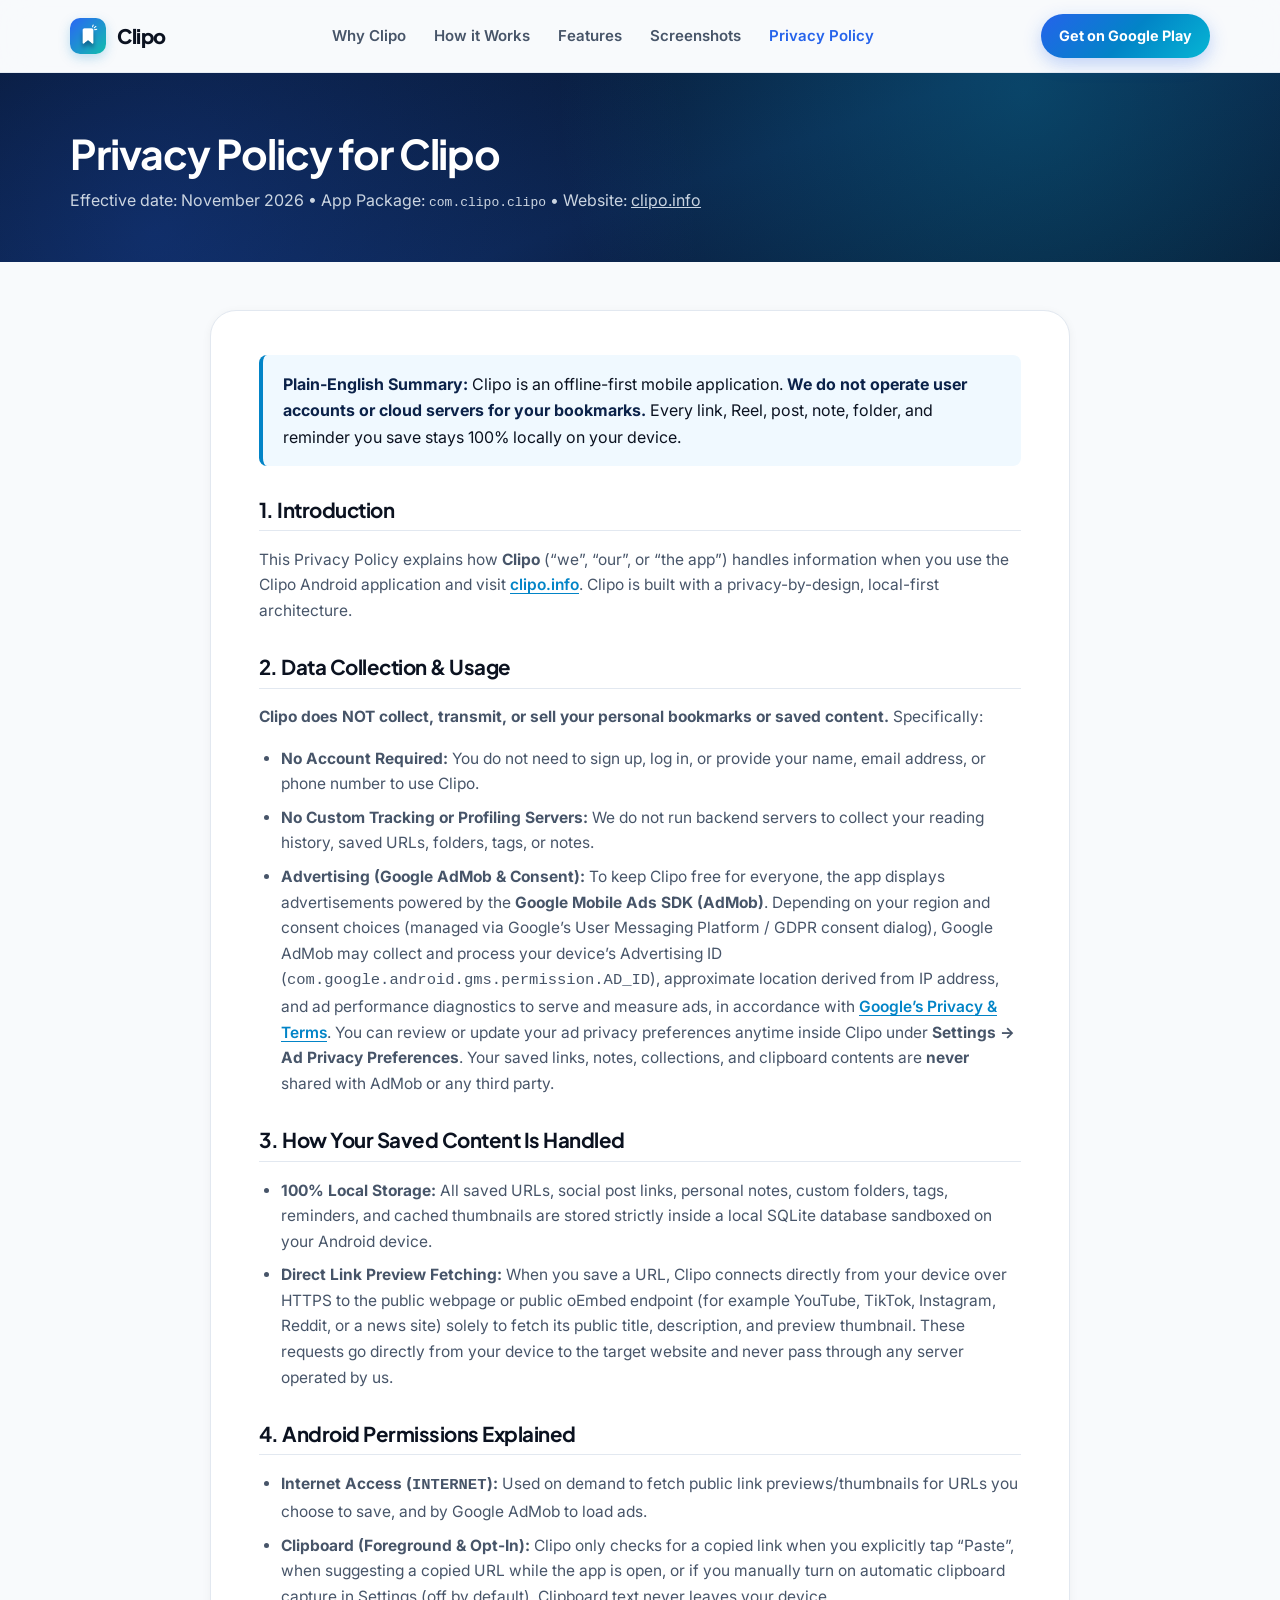
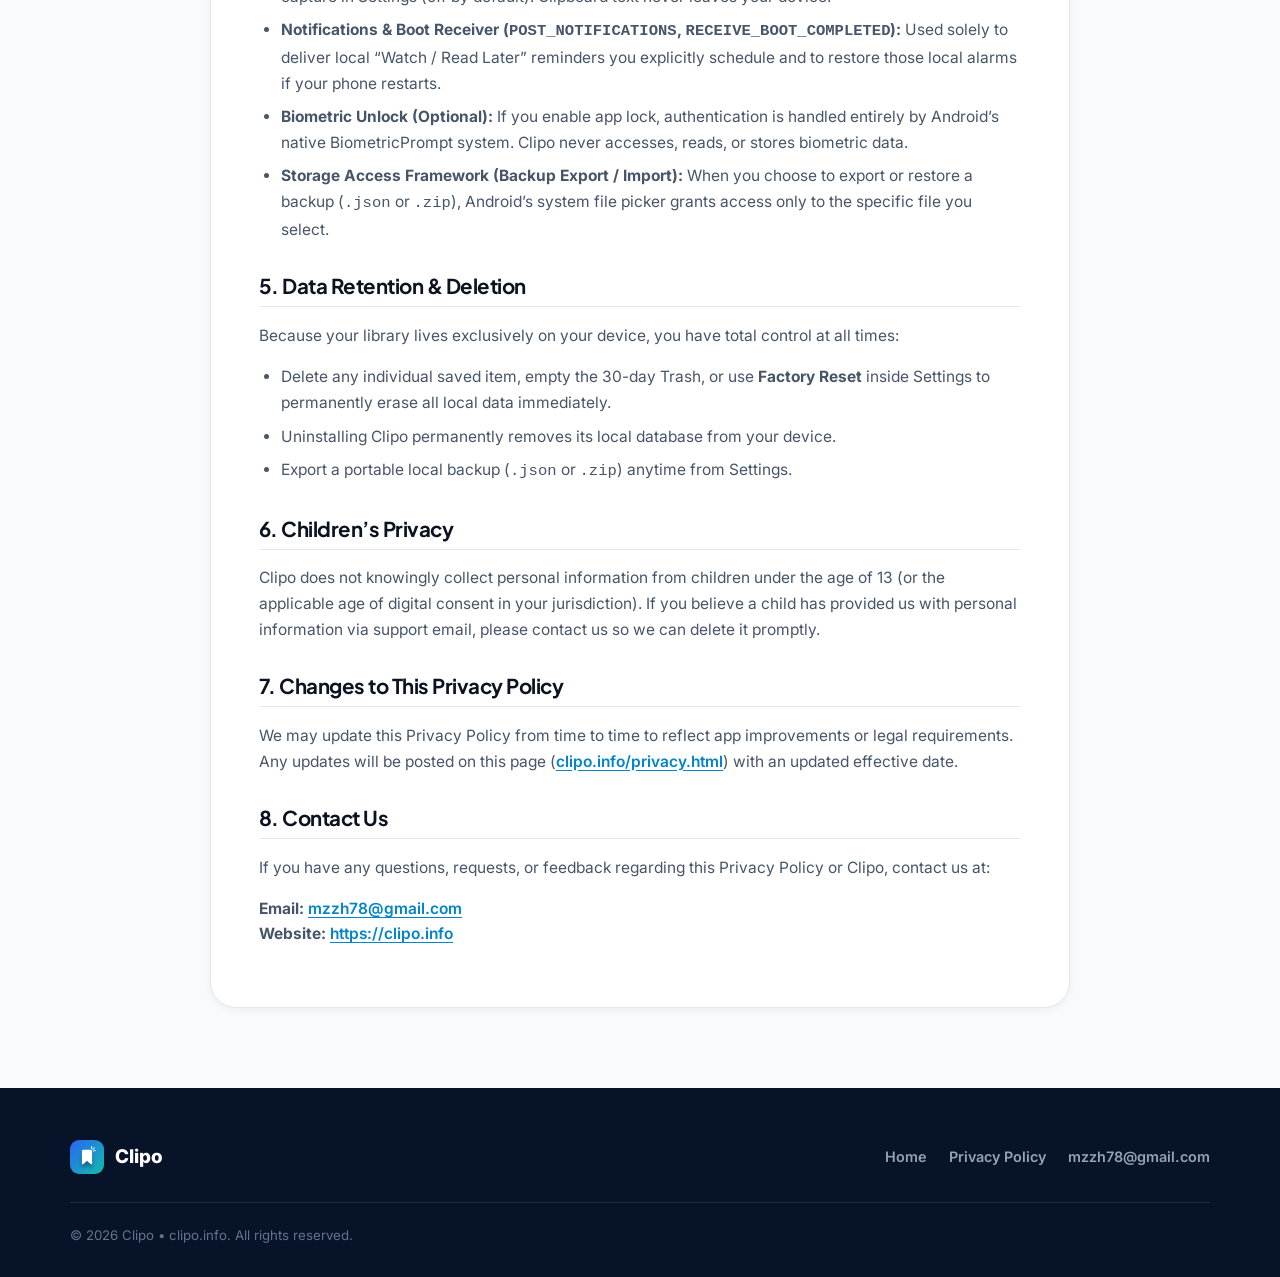
==== privacy.html @ b1139e11 "Launch Clipo showcase website, Privacy Policy and app-ads.txt for clipo.info" ====
<!DOCTYPE html>
<html lang="en">
<head>
  <meta charset="UTF-8" />
  <meta name="viewport" content="width=device-width, initial-scale=1.0" />
  <title>Privacy Policy for Clipo — clipo.info</title>
  <meta name="description" content="Official Privacy Policy for Clipo (com.clipo.clipo). Offline-first bookmark &amp; Reel organizer with 100% local storage, no account required, and transparent Google AdMob disclosure." />
  <link rel="canonical" href="https://clipo.info/privacy.html" />
  <link rel="icon" type="image/png" href="assets/icon.png" />
  <link rel="apple-touch-icon" href="assets/icon.png" />
  <link rel="preconnect" href="https://fonts.googleapis.com" />
  <link rel="preconnect" href="https://fonts.gstatic.com" crossorigin />
  <link href="https://fonts.googleapis.com/css2?family=Inter:wght@400;500;600;700&family=Plus+Jakarta+Sans:wght@700;800&display=swap" rel="stylesheet" />
  <link rel="stylesheet" href="styles.css" />
</head>
<body>
  <header class="site-header">
    <div class="container nav-wrap">
      <a class="brand-link" href="./">
        <img src="assets/icon.png" alt="Clipo app icon" width="36" height="36" />
        <span class="brand-name">Clipo</span>
      </a>

      <nav class="nav-links" aria-label="Main navigation">
        <a href="./#moments">Why Clipo</a>
        <a href="./#how-it-works">How it Works</a>
        <a href="./#features">Features</a>
        <a href="./#screenshots">Screenshots</a>
        <a href="privacy.html" style="color: var(--brand-blue);">Privacy Policy</a>
      </nav>

      <a class="nav-cta nav-cta-desktop" href="https://play.google.com/store/apps/details?id=com.clipo.clipo&amp;pcampaignid=web_share" target="_blank" rel="noopener">
        Get on Google Play
      </a>
    </div>
  </header>

  <section class="doc-hero">
    <div class="container">
      <h1>Privacy Policy for Clipo</h1>
      <p>Effective date: November 2026 &bull; App Package: <code>com.clipo.clipo</code> &bull; Website: <a href="https://clipo.info" style="text-decoration: underline;">clipo.info</a></p>
    </div>
  </section>

  <main class="doc-main">
    <div class="container">
      <article class="doc-card">
        <div class="doc-highlight">
          <strong>Plain-English Summary:</strong> Clipo is an offline-first mobile application. <strong>We do not operate user accounts or cloud servers for your bookmarks.</strong> Every link, Reel, post, note, folder, and reminder you save stays 100% locally on your device.
        </div>

        <h2>1. Introduction</h2>
        <p>
          This Privacy Policy explains how <strong>Clipo</strong> (&ldquo;we&rdquo;, &ldquo;our&rdquo;, or &ldquo;the app&rdquo;) handles information when you use the Clipo Android application and visit <a href="https://clipo.info">clipo.info</a>. Clipo is built with a privacy-by-design, local-first architecture.
        </p>

        <h2>2. Data Collection &amp; Usage</h2>
        <p><strong>Clipo does NOT collect, transmit, or sell your personal bookmarks or saved content.</strong> Specifically:</p>
        <ul>
          <li><strong>No Account Required:</strong> You do not need to sign up, log in, or provide your name, email address, or phone number to use Clipo.</li>
          <li><strong>No Custom Tracking or Profiling Servers:</strong> We do not run backend servers to collect your reading history, saved URLs, folders, tags, or notes.</li>
          <li><strong>Advertising (Google AdMob &amp; Consent):</strong> To keep Clipo free for everyone, the app displays advertisements powered by the <strong>Google Mobile Ads SDK (AdMob)</strong>. Depending on your region and consent choices (managed via Google&rsquo;s User Messaging Platform / GDPR consent dialog), Google AdMob may collect and process your device&rsquo;s Advertising ID (<code>com.google.android.gms.permission.AD_ID</code>), approximate location derived from IP address, and ad performance diagnostics to serve and measure ads, in accordance with <a href="https://policies.google.com/technologies/ads" target="_blank" rel="noopener">Google&rsquo;s Privacy &amp; Terms</a>. You can review or update your ad privacy preferences anytime inside Clipo under <strong>Settings &rarr; Ad Privacy Preferences</strong>. Your saved links, notes, collections, and clipboard contents are <strong>never</strong> shared with AdMob or any third party.</li>
        </ul>

        <h2>3. How Your Saved Content Is Handled</h2>
        <ul>
          <li><strong>100% Local Storage:</strong> All saved URLs, social post links, personal notes, custom folders, tags, reminders, and cached thumbnails are stored strictly inside a local SQLite database sandboxed on your Android device.</li>
          <li><strong>Direct Link Preview Fetching:</strong> When you save a URL, Clipo connects directly from your device over HTTPS to the public webpage or public oEmbed endpoint (for example YouTube, TikTok, Instagram, Reddit, or a news site) solely to fetch its public title, description, and preview thumbnail. These requests go directly from your device to the target website and never pass through any server operated by us.</li>
        </ul>

        <h2>4. Android Permissions Explained</h2>
        <ul>
          <li><strong>Internet Access (<code>INTERNET</code>):</strong> Used on demand to fetch public link previews/thumbnails for URLs you choose to save, and by Google AdMob to load ads.</li>
          <li><strong>Clipboard (Foreground &amp; Opt-In):</strong> Clipo only checks for a copied link when you explicitly tap &ldquo;Paste&rdquo;, when suggesting a copied URL while the app is open, or if you manually turn on automatic clipboard capture in Settings (off by default). Clipboard text never leaves your device.</li>
          <li><strong>Notifications &amp; Boot Receiver (<code>POST_NOTIFICATIONS</code>, <code>RECEIVE_BOOT_COMPLETED</code>):</strong> Used solely to deliver local &ldquo;Watch / Read Later&rdquo; reminders you explicitly schedule and to restore those local alarms if your phone restarts.</li>
          <li><strong>Biometric Unlock (Optional):</strong> If you enable app lock, authentication is handled entirely by Android&rsquo;s native BiometricPrompt system. Clipo never accesses, reads, or stores biometric data.</li>
          <li><strong>Storage Access Framework (Backup Export / Import):</strong> When you choose to export or restore a backup (<code>.json</code> or <code>.zip</code>), Android&rsquo;s system file picker grants access only to the specific file you select.</li>
        </ul>

        <h2>5. Data Retention &amp; Deletion</h2>
        <p>Because your library lives exclusively on your device, you have total control at all times:</p>
        <ul>
          <li>Delete any individual saved item, empty the 30-day Trash, or use <strong>Factory Reset</strong> inside Settings to permanently erase all local data immediately.</li>
          <li>Uninstalling Clipo permanently removes its local database from your device.</li>
          <li>Export a portable local backup (<code>.json</code> or <code>.zip</code>) anytime from Settings.</li>
        </ul>

        <h2>6. Children&rsquo;s Privacy</h2>
        <p>
          Clipo does not knowingly collect personal information from children under the age of 13 (or the applicable age of digital consent in your jurisdiction). If you believe a child has provided us with personal information via support email, please contact us so we can delete it promptly.
        </p>

        <h2>7. Changes to This Privacy Policy</h2>
        <p>
          We may update this Privacy Policy from time to time to reflect app improvements or legal requirements. Any updates will be posted on this page (<a href="https://clipo.info/privacy.html">clipo.info/privacy.html</a>) with an updated effective date.
        </p>

        <h2>8. Contact Us</h2>
        <p>If you have any questions, requests, or feedback regarding this Privacy Policy or Clipo, contact us at:</p>
        <p>
          <strong>Email:</strong> <a href="mailto:mzzh78@gmail.com">mzzh78@gmail.com</a><br />
          <strong>Website:</strong> <a href="https://clipo.info">https://clipo.info</a>
        </p>
      </article>
    </div>
  </main>

  <footer class="site-footer">
    <div class="container">
      <div class="footer-top">
        <a class="footer-brand" href="./">
          <img src="assets/icon.png" alt="Clipo logo" width="34" height="34" />
          <span>Clipo</span>
        </a>
        <div class="footer-links">
          <a href="./">Home</a>
          <a href="privacy.html">Privacy Policy</a>
          <a href="mailto:mzzh78@gmail.com">mzzh78@gmail.com</a>
        </div>
      </div>
      <div class="footer-bottom">
        <span>&copy; 2026 Clipo &bull; clipo.info. All rights reserved.</span>
      </div>
    </div>
  </footer>
</body>
</html>
---- styles.css ----
:root {
  --bg: #f8fafc;
  --surface: #ffffff;
  --surface-alt: #f1f5f9;
  --ink: #0b1220;
  --ink-muted: #475569;
  --ink-soft: #64748b;
  --border: #e2e8f0;
  --brand-blue: #2563eb;
  --brand-azure: #0284c7;
  --brand-teal: #06b6d4;
  --brand-mint: #14b8a6;
  --navy-950: #061329;
  --navy-900: #0b2249;
  --navy-800: #112d5e;
  --radius-sm: 12px;
  --radius-md: 18px;
  --radius-lg: 26px;
  --shadow-sm: 0 2px 10px rgba(15, 23, 42, 0.05);
  --shadow-md: 0 12px 32px rgba(15, 23, 42, 0.08);
  --shadow-lg: 0 24px 60px rgba(6, 19, 41, 0.18);
  --gradient-brand: linear-gradient(135deg, #2563eb 0%, #0284c7 52%, #06b6d4 100%);
  --gradient-navy: radial-gradient(circle at 80% 10%, rgba(6, 182, 212, 0.24), transparent 45%),
                   radial-gradient(circle at 12% 85%, rgba(37, 99, 235, 0.26), transparent 48%),
                   linear-gradient(160deg, #061329 0%, #0b2249 55%, #081833 100%);
}

*,
*::before,
*::after {
  box-sizing: border-box;
}

html {
  scroll-behavior: smooth;
  -webkit-text-size-adjust: 100%;
}

body {
  margin: 0;
  font-family: "Inter", -apple-system, BlinkMacSystemFont, "Segoe UI", Roboto, Helvetica, Arial, sans-serif;
  color: var(--ink);
  background: var(--bg);
  line-height: 1.65;
  overflow-x: hidden;
}

h1, h2, h3, h4, .brand-name {
  font-family: "Plus Jakarta Sans", "Inter", -apple-system, BlinkMacSystemFont, "Segoe UI", sans-serif;
  letter-spacing: -0.025em;
  line-height: 1.18;
  margin-top: 0;
}

img {
  max-width: 100%;
  display: block;
}

a {
  color: inherit;
  text-decoration: none;
}

.container {
  width: min(1140px, 92%);
  margin: 0 auto;
}

/* Header */
.site-header {
  position: sticky;
  top: 0;
  z-index: 100;
  background: rgba(248, 250, 252, 0.84);
  backdrop-filter: blur(16px);
  -webkit-backdrop-filter: blur(16px);
  border-bottom: 1px solid rgba(226, 232, 240, 0.8);
}

.nav-wrap {
  display: flex;
  align-items: center;
  justify-content: space-between;
  gap: 20px;
  height: 72px;
}

.brand-link {
  display: inline-flex;
  align-items: center;
  gap: 11px;
  font-weight: 800;
  font-size: 1.25rem;
  color: var(--ink);
}

.brand-link img {
  width: 36px;
  height: 36px;
  border-radius: 10px;
  box-shadow: 0 4px 12px rgba(2, 132, 199, 0.25);
}

.nav-links {
  display: flex;
  align-items: center;
  gap: 28px;
  font-size: 0.94rem;
  font-weight: 600;
  color: var(--ink-muted);
}

.nav-links a {
  transition: color 0.18s ease;
}

.nav-links a:hover {
  color: var(--brand-blue);
}

.nav-cta {
  display: inline-flex;
  align-items: center;
  gap: 8px;
  background: var(--gradient-brand);
  color: #ffffff;
  font-weight: 700;
  font-size: 0.9rem;
  padding: 10px 18px;
  border-radius: 999px;
  box-shadow: 0 6px 18px rgba(37, 99, 235, 0.28);
  transition: transform 0.18s ease, box-shadow 0.18s ease;
}

.nav-cta:hover {
  transform: translateY(-1px);
  box-shadow: 0 10px 24px rgba(37, 99, 235, 0.34);
}

.menu-toggle {
  display: none;
  background: transparent;
  border: 1px solid var(--border);
  border-radius: 10px;
  width: 42px;
  height: 42px;
  align-items: center;
  justify-content: center;
  cursor: pointer;
  color: var(--ink);
}

/* Hero */
.hero {
  background: var(--gradient-navy);
  color: #ffffff;
  padding: 72px 0 88px;
  position: relative;
  overflow: hidden;
}

.hero-grid {
  display: grid;
  grid-template-columns: 1.12fr 0.88fr;
  gap: 48px;
  align-items: center;
}

.eyebrow {
  display: inline-flex;
  align-items: center;
  gap: 8px;
  background: rgba(255, 255, 255, 0.1);
  border: 1px solid rgba(255, 255, 255, 0.18);
  color: #bae6fd;
  padding: 6px 14px;
  border-radius: 999px;
  font-size: 0.84rem;
  font-weight: 600;
  margin-bottom: 20px;
}

.eyebrow-dot {
  width: 8px;
  height: 8px;
  border-radius: 999px;
  background: #2dd4bf;
  box-shadow: 0 0 10px #2dd4bf;
}

.hero h1 {
  font-size: clamp(2.25rem, 4.2vw, 3.45rem);
  font-weight: 800;
  margin-bottom: 20px;
  color: #ffffff;
}

.text-gradient {
  background: linear-gradient(95deg, #60a5fa 0%, #38bdf8 48%, #2dd4bf 100%);
  -webkit-background-clip: text;
  background-clip: text;
  color: transparent;
}

.hero-sub {
  font-size: 1.1rem;
  color: #cbd5e1;
  max-width: 560px;
  margin: 0 0 30px;
}

.hero-actions {
  display: flex;
  flex-wrap: wrap;
  align-items: center;
  gap: 14px;
  margin-bottom: 28px;
}

.btn-play {
  display: inline-flex;
  align-items: center;
  gap: 12px;
  background: #ffffff;
  color: var(--navy-950);
  padding: 12px 22px;
  border-radius: 14px;
  font-weight: 700;
  box-shadow: 0 12px 30px rgba(0, 0, 0, 0.25);
  transition: transform 0.18s ease, box-shadow 0.18s ease;
}

.btn-play:hover {
  transform: translateY(-2px);
  box-shadow: 0 16px 36px rgba(6, 182, 212, 0.28);
}

.btn-play-meta {
  display: flex;
  flex-direction: column;
  line-height: 1.15;
  text-align: left;
}

.btn-play-small {
  font-size: 0.7rem;
  text-transform: uppercase;
  letter-spacing: 0.06em;
  color: #475569;
  font-weight: 700;
}

.btn-play-big {
  font-size: 1.05rem;
  font-weight: 800;
}

.btn-secondary {
  display: inline-flex;
  align-items: center;
  gap: 8px;
  padding: 14px 20px;
  border-radius: 14px;
  border: 1px solid rgba(255, 255, 255, 0.22);
  background: rgba(255, 255, 255, 0.06);
  color: #f8fafc;
  font-weight: 600;
  font-size: 0.96rem;
  transition: background 0.18s ease, border-color 0.18s ease;
}

.btn-secondary:hover {
  background: rgba(255, 255, 255, 0.13);
  border-color: rgba(255, 255, 255, 0.36);
}

.hero-trust {
  display: flex;
  flex-wrap: wrap;
  gap: 18px;
  font-size: 0.88rem;
  color: #94a3b8;
}

.hero-trust span {
  display: inline-flex;
  align-items: center;
  gap: 7px;
}

.hero-trust svg {
  color: #2dd4bf;
  flex-shrink: 0;
}

.hero-visual {
  position: relative;
  display: flex;
  flex-direction: column;
  align-items: center;
  gap: 14px;
}

.hero-card-frame {
  position: relative;
  width: min(350px, 100%);
  border-radius: 28px;
  overflow: hidden;
  border: 1px solid rgba(255, 255, 255, 0.18);
  box-shadow: 0 32px 72px rgba(0, 0, 0, 0.45), 0 0 0 1px rgba(56, 189, 248, 0.14);
  background: var(--navy-900);
}

.hero-card-frame img {
  width: 100%;
  height: auto;
}

.hero-pills {
  display: flex;
  flex-wrap: wrap;
  justify-content: center;
  gap: 10px;
}

.float-pill {
  display: inline-flex;
  align-items: center;
  gap: 7px;
  background: rgba(15, 23, 42, 0.78);
  backdrop-filter: blur(12px);
  border: 1px solid rgba(148, 163, 184, 0.28);
  color: #f8fafc;
  font-size: 0.82rem;
  font-weight: 600;
  padding: 8px 14px;
  border-radius: 999px;
  box-shadow: 0 10px 24px rgba(0, 0, 0, 0.24);
  white-space: nowrap;
}

/* Sections */
.section {
  padding: 84px 0;
}

.section-alt {
  background: var(--surface);
  border-top: 1px solid var(--border);
  border-bottom: 1px solid var(--border);
}

.section-header {
  text-align: center;
  max-width: 720px;
  margin: 0 auto 52px;
}

.section-tag {
  display: inline-block;
  font-size: 0.78rem;
  font-weight: 800;
  text-transform: uppercase;
  letter-spacing: 0.09em;
  color: var(--brand-azure);
  background: #e0f2fe;
  padding: 5px 12px;
  border-radius: 999px;
  margin-bottom: 14px;
}

.section-header h2 {
  font-size: clamp(1.75rem, 3vw, 2.5rem);
  font-weight: 800;
  margin-bottom: 14px;
  color: var(--ink);
}

.section-header p {
  margin: 0;
  font-size: 1.05rem;
  color: var(--ink-muted);
}

/* Everyday moments */
.moments-grid {
  display: grid;
  grid-template-columns: repeat(4, 1fr);
  gap: 20px;
}

.moment-card {
  background: var(--surface);
  border: 1px solid var(--border);
  border-radius: var(--radius-md);
  padding: 26px 22px;
  box-shadow: var(--shadow-sm);
  transition: transform 0.2s ease, box-shadow 0.2s ease, border-color 0.2s ease;
}

.moment-card:hover {
  transform: translateY(-4px);
  box-shadow: var(--shadow-md);
  border-color: #bae6fd;
}

.moment-icon {
  width: 48px;
  height: 48px;
  border-radius: 14px;
  display: inline-flex;
  align-items: center;
  justify-content: center;
  background: #eff6ff;
  color: var(--brand-blue);
  margin-bottom: 16px;
}

.moment-card h3 {
  font-size: 1.08rem;
  font-weight: 700;
  margin-bottom: 8px;
}

.moment-card p {
  margin: 0;
  font-size: 0.94rem;
  color: var(--ink-muted);
}

/* Platforms strip */
.platforms-box {
  margin-top: 38px;
  background: var(--surface);
  border: 1px solid var(--border);
  border-radius: var(--radius-md);
  padding: 24px 28px;
  text-align: center;
}

.platforms-label {
  font-size: 0.84rem;
  font-weight: 700;
  text-transform: uppercase;
  letter-spacing: 0.07em;
  color: var(--ink-soft);
  margin-bottom: 16px;
}

.platform-pills {
  display: flex;
  flex-wrap: wrap;
  justify-content: center;
  gap: 10px;
}

.platform-pill {
  background: var(--surface-alt);
  border: 1px solid var(--border);
  color: var(--ink);
  font-size: 0.88rem;
  font-weight: 600;
  padding: 7px 14px;
  border-radius: 999px;
}

/* How it works */
.how-visual {
  margin: 0 auto 38px;
  max-width: 960px;
  border-radius: var(--radius-lg);
  overflow: hidden;
  border: 1px solid var(--border);
  box-shadow: var(--shadow-md);
  background: #ffffff;
}

.how-visual img {
  width: 100%;
  height: auto;
}

.steps-grid {
  display: grid;
  grid-template-columns: repeat(3, 1fr);
  gap: 22px;
}

.step-card {
  background: var(--bg);
  border: 1px solid var(--border);
  border-radius: var(--radius-md);
  padding: 28px 24px;
}

.step-num {
  display: inline-flex;
  align-items: center;
  justify-content: center;
  width: 36px;
  height: 36px;
  border-radius: 10px;
  background: var(--gradient-brand);
  color: #ffffff;
  font-weight: 800;
  font-size: 0.92rem;
  margin-bottom: 14px;
}

.step-card h3 {
  font-size: 1.12rem;
  margin-bottom: 8px;
}

.step-card p {
  margin: 0;
  color: var(--ink-muted);
  font-size: 0.95rem;
}

/* Features grid */
.features-grid {
  display: grid;
  grid-template-columns: repeat(3, 1fr);
  gap: 22px;
}

.feature-card {
  background: var(--surface);
  border: 1px solid var(--border);
  border-radius: var(--radius-md);
  padding: 28px 24px;
  box-shadow: var(--shadow-sm);
  transition: transform 0.2s ease, box-shadow 0.2s ease;
}

.feature-card:hover {
  transform: translateY(-3px);
  box-shadow: var(--shadow-md);
}

.feature-icon {
  width: 44px;
  height: 44px;
  border-radius: 12px;
  display: inline-flex;
  align-items: center;
  justify-content: center;
  background: linear-gradient(135deg, rgba(37, 99, 235, 0.12), rgba(6, 182, 212, 0.14));
  color: var(--brand-azure);
  margin-bottom: 16px;
}

.feature-card h3 {
  font-size: 1.1rem;
  margin-bottom: 8px;
}

.feature-card p {
  margin: 0;
  font-size: 0.94rem;
  color: var(--ink-muted);
}

/* Screenshots gallery */
.gallery-grid {
  display: grid;
  grid-template-columns: repeat(3, 1fr);
  gap: 24px;
}

.shot-card {
  margin: 0;
  background: var(--surface);
  border: 1px solid var(--border);
  border-radius: 22px;
  overflow: hidden;
  box-shadow: var(--shadow-sm);
  cursor: zoom-in;
  display: flex;
  flex-direction: column;
  transition: transform 0.22s ease, box-shadow 0.22s ease;
}

.shot-card:hover {
  transform: translateY(-5px);
  box-shadow: var(--shadow-lg);
}

.shot-card img {
  width: 100%;
  height: auto;
  display: block;
  background: var(--navy-900);
}

.shot-caption {
  padding: 14px 16px;
  font-size: 0.9rem;
  font-weight: 700;
  color: var(--ink);
  text-align: center;
  border-top: 1px solid var(--border);
}

/* Privacy highlight banner */
.privacy-banner {
  background: var(--gradient-navy);
  color: #ffffff;
  border-radius: var(--radius-lg);
  padding: 52px 44px;
  display: grid;
  grid-template-columns: 1.2fr 0.8fr;
  gap: 36px;
  align-items: center;
  box-shadow: var(--shadow-lg);
}

.privacy-banner h2 {
  font-size: clamp(1.65rem, 2.8vw, 2.3rem);
  margin-bottom: 14px;
  color: #ffffff;
}

.privacy-banner p {
  color: #cbd5e1;
  margin: 0 0 22px;
  font-size: 1.02rem;
}

.privacy-list {
  list-style: none;
  padding: 0;
  margin: 0;
  display: grid;
  gap: 12px;
}

.privacy-list li {
  display: flex;
  align-items: flex-start;
  gap: 10px;
  background: rgba(255, 255, 255, 0.07);
  border: 1px solid rgba(255, 255, 255, 0.12);
  border-radius: 14px;
  padding: 13px 16px;
  font-size: 0.94rem;
  color: #e2e8f0;
}

.privacy-list svg {
  color: #2dd4bf;
  flex-shrink: 0;
  margin-top: 2px;
}

/* FAQ */
.faq-list {
  max-width: 780px;
  margin: 0 auto;
  display: grid;
  gap: 14px;
}

.faq-item {
  background: var(--surface);
  border: 1px solid var(--border);
  border-radius: var(--radius-sm);
  padding: 18px 22px;
  box-shadow: var(--shadow-sm);
}

.faq-item summary {
  font-weight: 700;
  font-size: 1.02rem;
  cursor: pointer;
  list-style: none;
  display: flex;
  align-items: center;
  justify-content: space-between;
  gap: 16px;
}

.faq-item summary::-webkit-details-marker {
  display: none;
}

.faq-item summary::after {
  content: "+";
  font-size: 1.35rem;
  font-weight: 600;
  color: var(--brand-azure);
  transition: transform 0.2s ease;
}

.faq-item[open] summary::after {
  content: "−";
}

.faq-item p {
  margin: 12px 0 0;
  color: var(--ink-muted);
  font-size: 0.95rem;
}

/* CTA banner */
.cta-box {
  text-align: center;
  background: linear-gradient(135deg, #eff6ff 0%, #ecfeff 100%);
  border: 1px solid #bae6fd;
  border-radius: var(--radius-lg);
  padding: 54px 28px;
}

.cta-box h2 {
  font-size: clamp(1.7rem, 3vw, 2.35rem);
  margin-bottom: 12px;
}

.cta-box p {
  max-width: 580px;
  margin: 0 auto 28px;
  color: var(--ink-muted);
  font-size: 1.04rem;
}

.cta-box .btn-play {
  background: var(--navy-950);
  color: #ffffff;
}

.cta-box .btn-play-small {
  color: #94a3b8;
}

/* Footer */
.site-footer {
  background: var(--navy-950);
  color: #94a3b8;
  padding: 52px 0 36px;
  font-size: 0.9rem;
}

.footer-top {
  display: flex;
  flex-wrap: wrap;
  justify-content: space-between;
  align-items: center;
  gap: 24px;
  padding-bottom: 28px;
  border-bottom: 1px solid rgba(148, 163, 184, 0.16);
}

.footer-brand {
  display: inline-flex;
  align-items: center;
  gap: 11px;
  color: #ffffff;
  font-weight: 800;
  font-size: 1.18rem;
}

.footer-brand img {
  width: 34px;
  height: 34px;
  border-radius: 9px;
}

.footer-links {
  display: flex;
  flex-wrap: wrap;
  gap: 22px;
  font-weight: 600;
}

.footer-links a:hover {
  color: #ffffff;
}

.footer-bottom {
  padding-top: 22px;
  display: flex;
  flex-direction: column;
  gap: 8px;
  font-size: 0.83rem;
  color: #64748b;
}

/* Lightbox */
.lightbox {
  position: fixed;
  inset: 0;
  z-index: 999;
  background: rgba(6, 19, 41, 0.9);
  backdrop-filter: blur(8px);
  display: none;
  align-items: center;
  justify-content: center;
  padding: 24px;
}

.lightbox.open {
  display: flex;
}

.lightbox img {
  max-height: 88vh;
  max-width: min(460px, 92vw);
  border-radius: 22px;
  box-shadow: 0 28px 80px rgba(0, 0, 0, 0.6);
}

.lightbox-close {
  position: fixed;
  top: 20px;
  right: 22px;
  width: 44px;
  height: 44px;
  border-radius: 999px;
  border: 1px solid rgba(255, 255, 255, 0.25);
  background: rgba(15, 23, 42, 0.8);
  color: #ffffff;
  font-size: 1.5rem;
  cursor: pointer;
  display: flex;
  align-items: center;
  justify-content: center;
}

/* Privacy Policy standalone page */
.doc-hero {
  background: var(--gradient-navy);
  color: #ffffff;
  padding: 56px 0 48px;
}

.doc-hero h1 {
  font-size: clamp(1.9rem, 3.2vw, 2.65rem);
  margin-bottom: 10px;
}

.doc-hero p {
  margin: 0;
  color: #cbd5e1;
}

.doc-main {
  padding: 48px 0 80px;
}

.doc-card {
  background: var(--surface);
  border: 1px solid var(--border);
  border-radius: var(--radius-lg);
  padding: 44px 48px;
  max-width: 860px;
  margin: 0 auto;
  box-shadow: var(--shadow-sm);
}

.doc-card h2 {
  font-size: 1.28rem;
  margin: 32px 0 12px;
  padding-bottom: 8px;
  border-bottom: 1px solid var(--border);
  color: var(--ink);
}

.doc-card p,
.doc-card li {
  color: var(--ink-muted);
  font-size: 0.97rem;
}

.doc-card ul {
  padding-left: 22px;
}

.doc-card li {
  margin-bottom: 8px;
}

.doc-card a {
  color: var(--brand-azure);
  font-weight: 600;
  text-decoration: underline;
  text-underline-offset: 3px;
}

.doc-highlight {
  background: #f0f9ff;
  border-left: 4px solid var(--brand-azure);
  padding: 16px 20px;
  border-radius: 8px;
  margin-bottom: 24px;
  color: var(--ink);
}

.doc-highlight strong {
  color: var(--navy-900);
}

/* Responsive */
@media (max-width: 980px) {
  .hero-grid,
  .privacy-banner {
    grid-template-columns: 1fr;
  }

  .hero {
    padding: 52px 0 68px;
  }

  .hero-visual {
    margin-top: 12px;
  }

  .moments-grid {
    grid-template-columns: repeat(2, 1fr);
  }

  .features-grid,
  .gallery-grid,
  .steps-grid {
    grid-template-columns: repeat(2, 1fr);
  }
}

@media (max-width: 720px) {
  .nav-links,
  .nav-cta-desktop {
    display: none;
  }

  .menu-toggle {
    display: inline-flex;
  }

  .mobile-menu {
    display: none;
    flex-direction: column;
    gap: 14px;
    padding: 16px 4% 22px;
    background: var(--surface);
    border-bottom: 1px solid var(--border);
    font-weight: 600;
  }

  .mobile-menu.open {
    display: flex;
  }

  .moments-grid,
  .features-grid,
  .gallery-grid,
  .steps-grid {
    grid-template-columns: 1fr;
  }

  .section {
    padding: 60px 0;
  }

  .privacy-banner,
  .doc-card {
    padding: 28px 22px;
  }
}

@media (min-width: 721px) {
  .mobile-menu {
    display: none !important;
  }
}
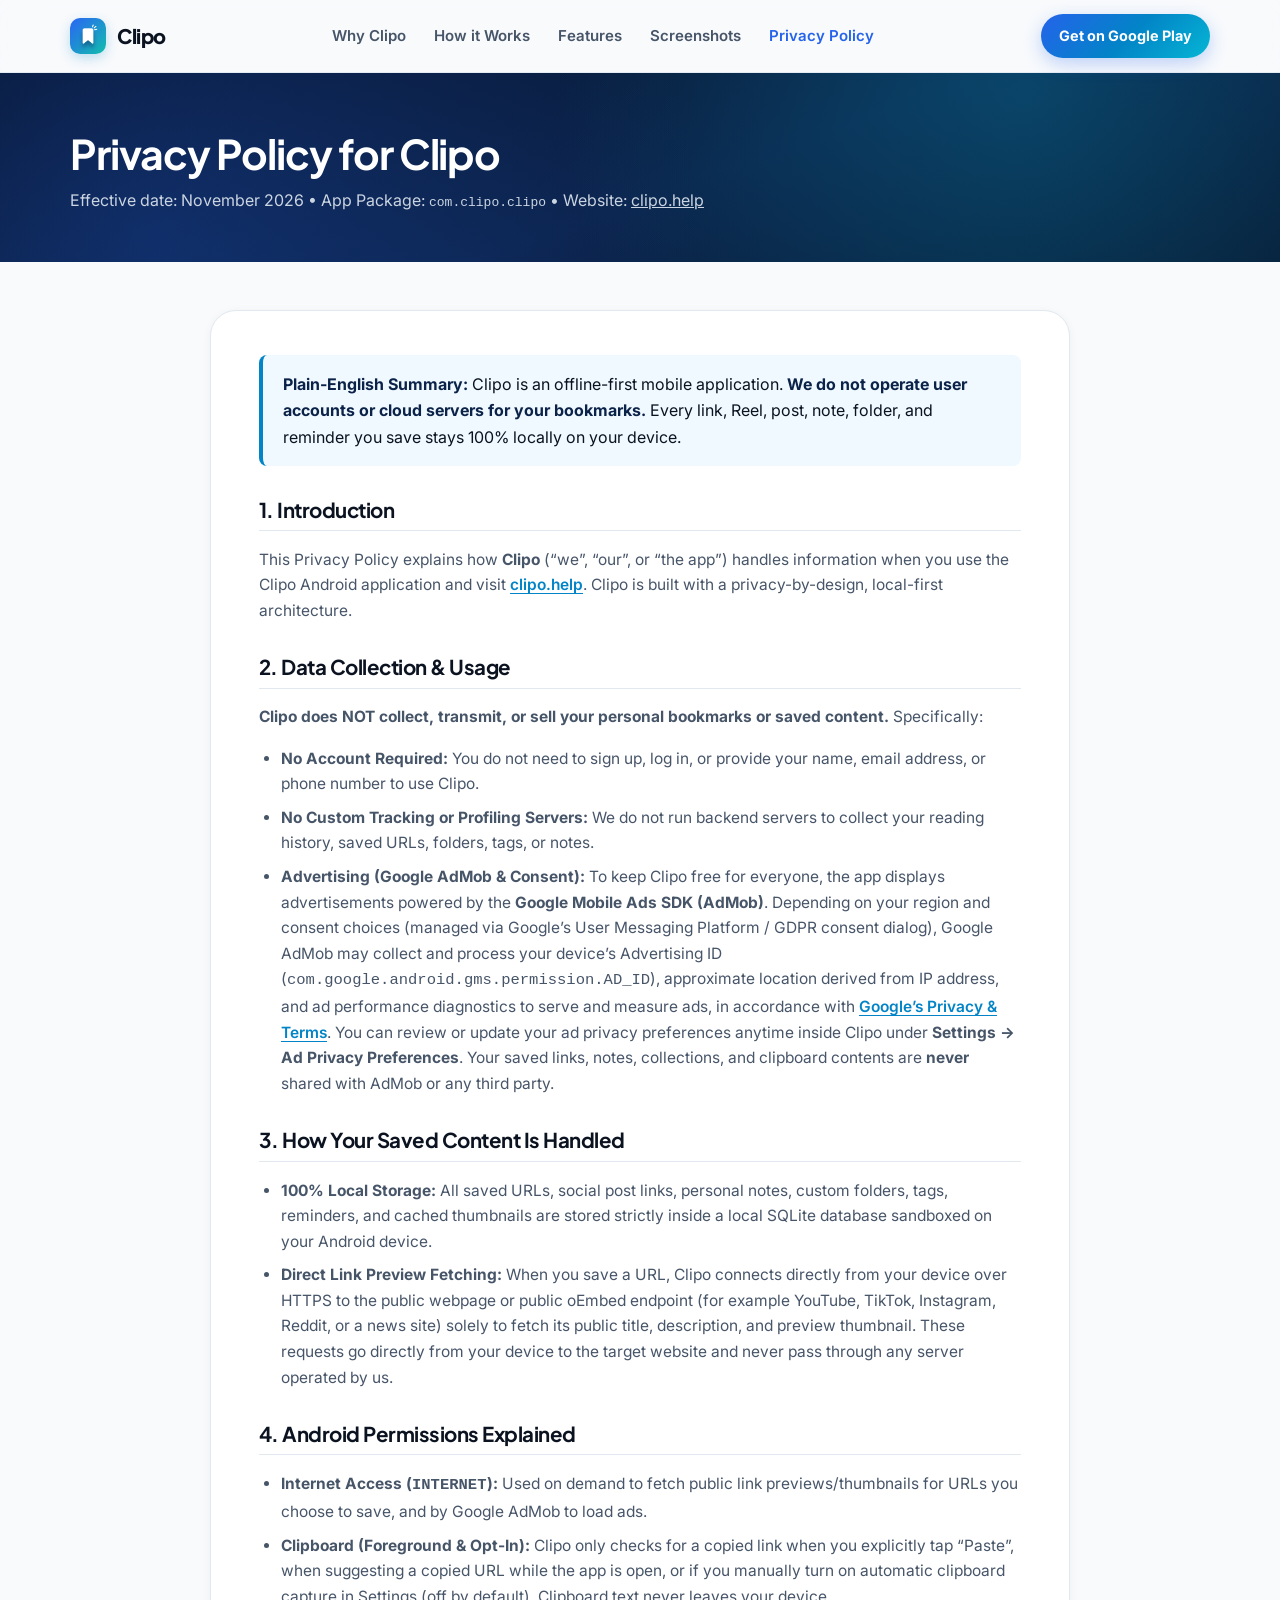
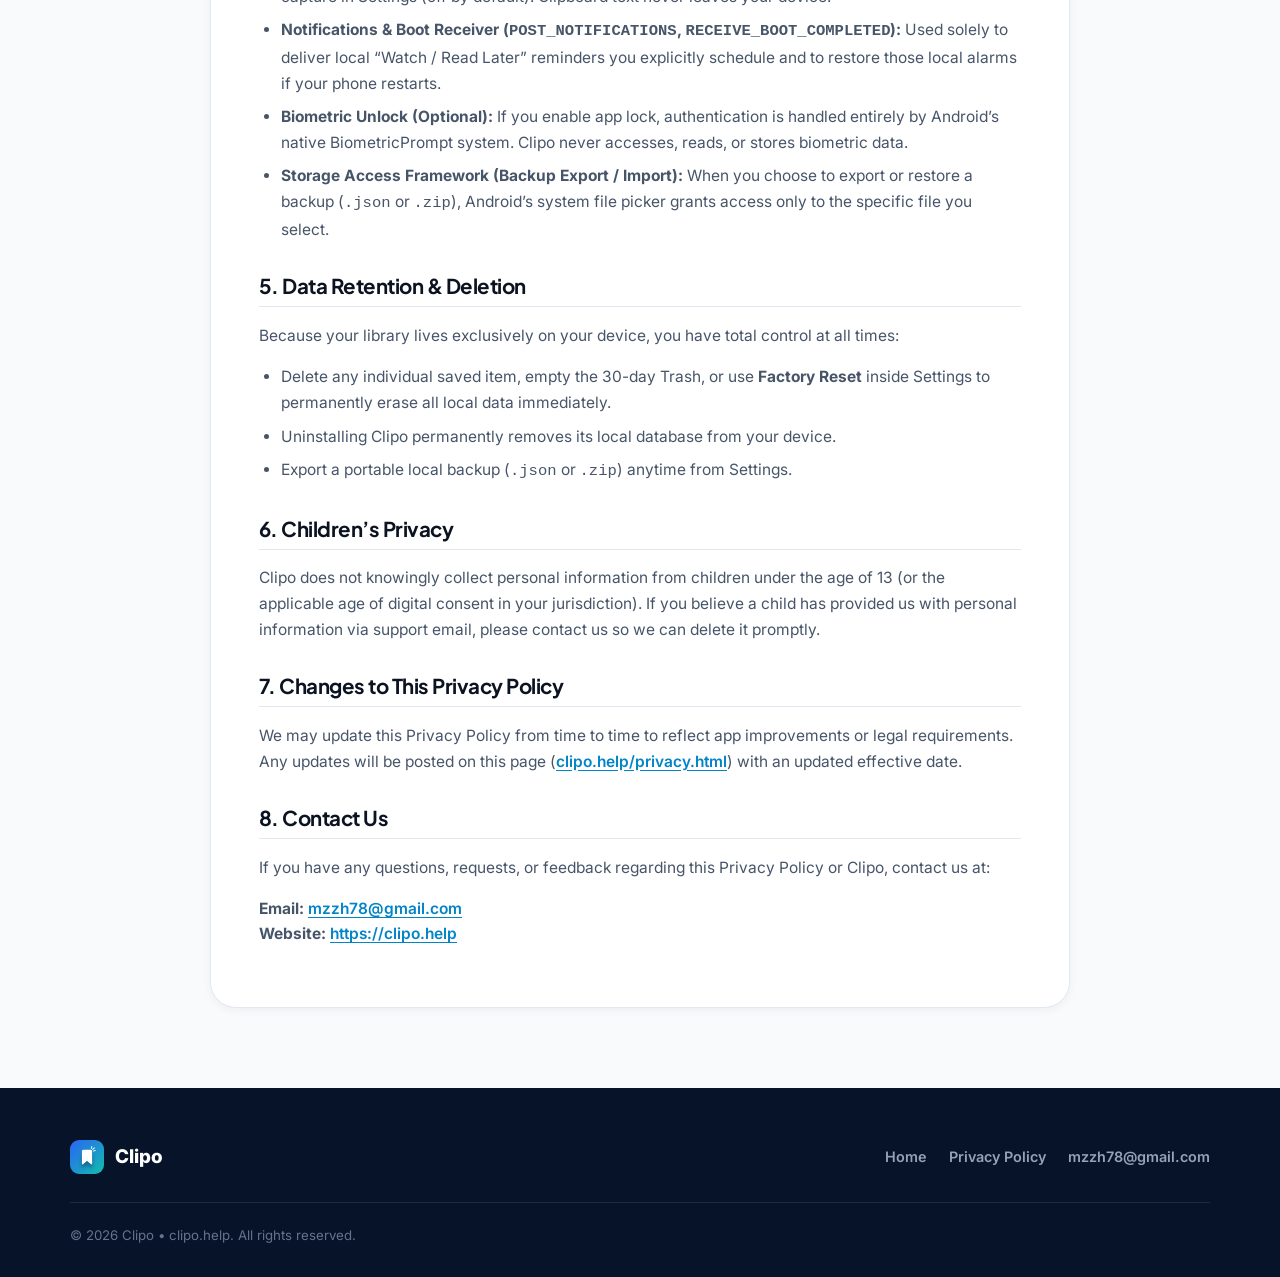
==== commit 1bd6486e: "Switch website domain, CNAME, Privacy Policy and SEO to clipo.help" ====
--- a/privacy.html
+++ b/privacy.html
@@ -3,9 +3,9 @@
 <head>
   <meta charset="UTF-8" />
   <meta name="viewport" content="width=device-width, initial-scale=1.0" />
-  <title>Privacy Policy for Clipo — clipo.info</title>
+  <title>Privacy Policy for Clipo — clipo.help</title>
   <meta name="description" content="Official Privacy Policy for Clipo (com.clipo.clipo). Offline-first bookmark &amp; Reel organizer with 100% local storage, no account required, and transparent Google AdMob disclosure." />
-  <link rel="canonical" href="https://clipo.info/privacy.html" />
+  <link rel="canonical" href="https://clipo.help/privacy.html" />
   <link rel="icon" type="image/png" href="assets/icon.png" />
   <link rel="apple-touch-icon" href="assets/icon.png" />
   <link rel="preconnect" href="https://fonts.googleapis.com" />
@@ -38,7 +38,7 @@
   <section class="doc-hero">
     <div class="container">
       <h1>Privacy Policy for Clipo</h1>
-      <p>Effective date: November 2026 &bull; App Package: <code>com.clipo.clipo</code> &bull; Website: <a href="https://clipo.info" style="text-decoration: underline;">clipo.info</a></p>
+      <p>Effective date: November 2026 &bull; App Package: <code>com.clipo.clipo</code> &bull; Website: <a href="https://clipo.help" style="text-decoration: underline;">clipo.help</a></p>
     </div>
   </section>
 
@@ -51,7 +51,7 @@
 
         <h2>1. Introduction</h2>
         <p>
-          This Privacy Policy explains how <strong>Clipo</strong> (&ldquo;we&rdquo;, &ldquo;our&rdquo;, or &ldquo;the app&rdquo;) handles information when you use the Clipo Android application and visit <a href="https://clipo.info">clipo.info</a>. Clipo is built with a privacy-by-design, local-first architecture.
+          This Privacy Policy explains how <strong>Clipo</strong> (&ldquo;we&rdquo;, &ldquo;our&rdquo;, or &ldquo;the app&rdquo;) handles information when you use the Clipo Android application and visit <a href="https://clipo.help">clipo.help</a>. Clipo is built with a privacy-by-design, local-first architecture.
         </p>
 
         <h2>2. Data Collection &amp; Usage</h2>
@@ -92,14 +92,14 @@
 
         <h2>7. Changes to This Privacy Policy</h2>
         <p>
-          We may update this Privacy Policy from time to time to reflect app improvements or legal requirements. Any updates will be posted on this page (<a href="https://clipo.info/privacy.html">clipo.info/privacy.html</a>) with an updated effective date.
+          We may update this Privacy Policy from time to time to reflect app improvements or legal requirements. Any updates will be posted on this page (<a href="https://clipo.help/privacy.html">clipo.help/privacy.html</a>) with an updated effective date.
         </p>
 
         <h2>8. Contact Us</h2>
         <p>If you have any questions, requests, or feedback regarding this Privacy Policy or Clipo, contact us at:</p>
         <p>
           <strong>Email:</strong> <a href="mailto:mzzh78@gmail.com">mzzh78@gmail.com</a><br />
-          <strong>Website:</strong> <a href="https://clipo.info">https://clipo.info</a>
+          <strong>Website:</strong> <a href="https://clipo.help">https://clipo.help</a>
         </p>
       </article>
     </div>
@@ -119,7 +119,7 @@
         </div>
       </div>
       <div class="footer-bottom">
-        <span>&copy; 2026 Clipo &bull; clipo.info. All rights reserved.</span>
+        <span>&copy; 2026 Clipo &bull; clipo.help. All rights reserved.</span>
       </div>
     </div>
   </footer>
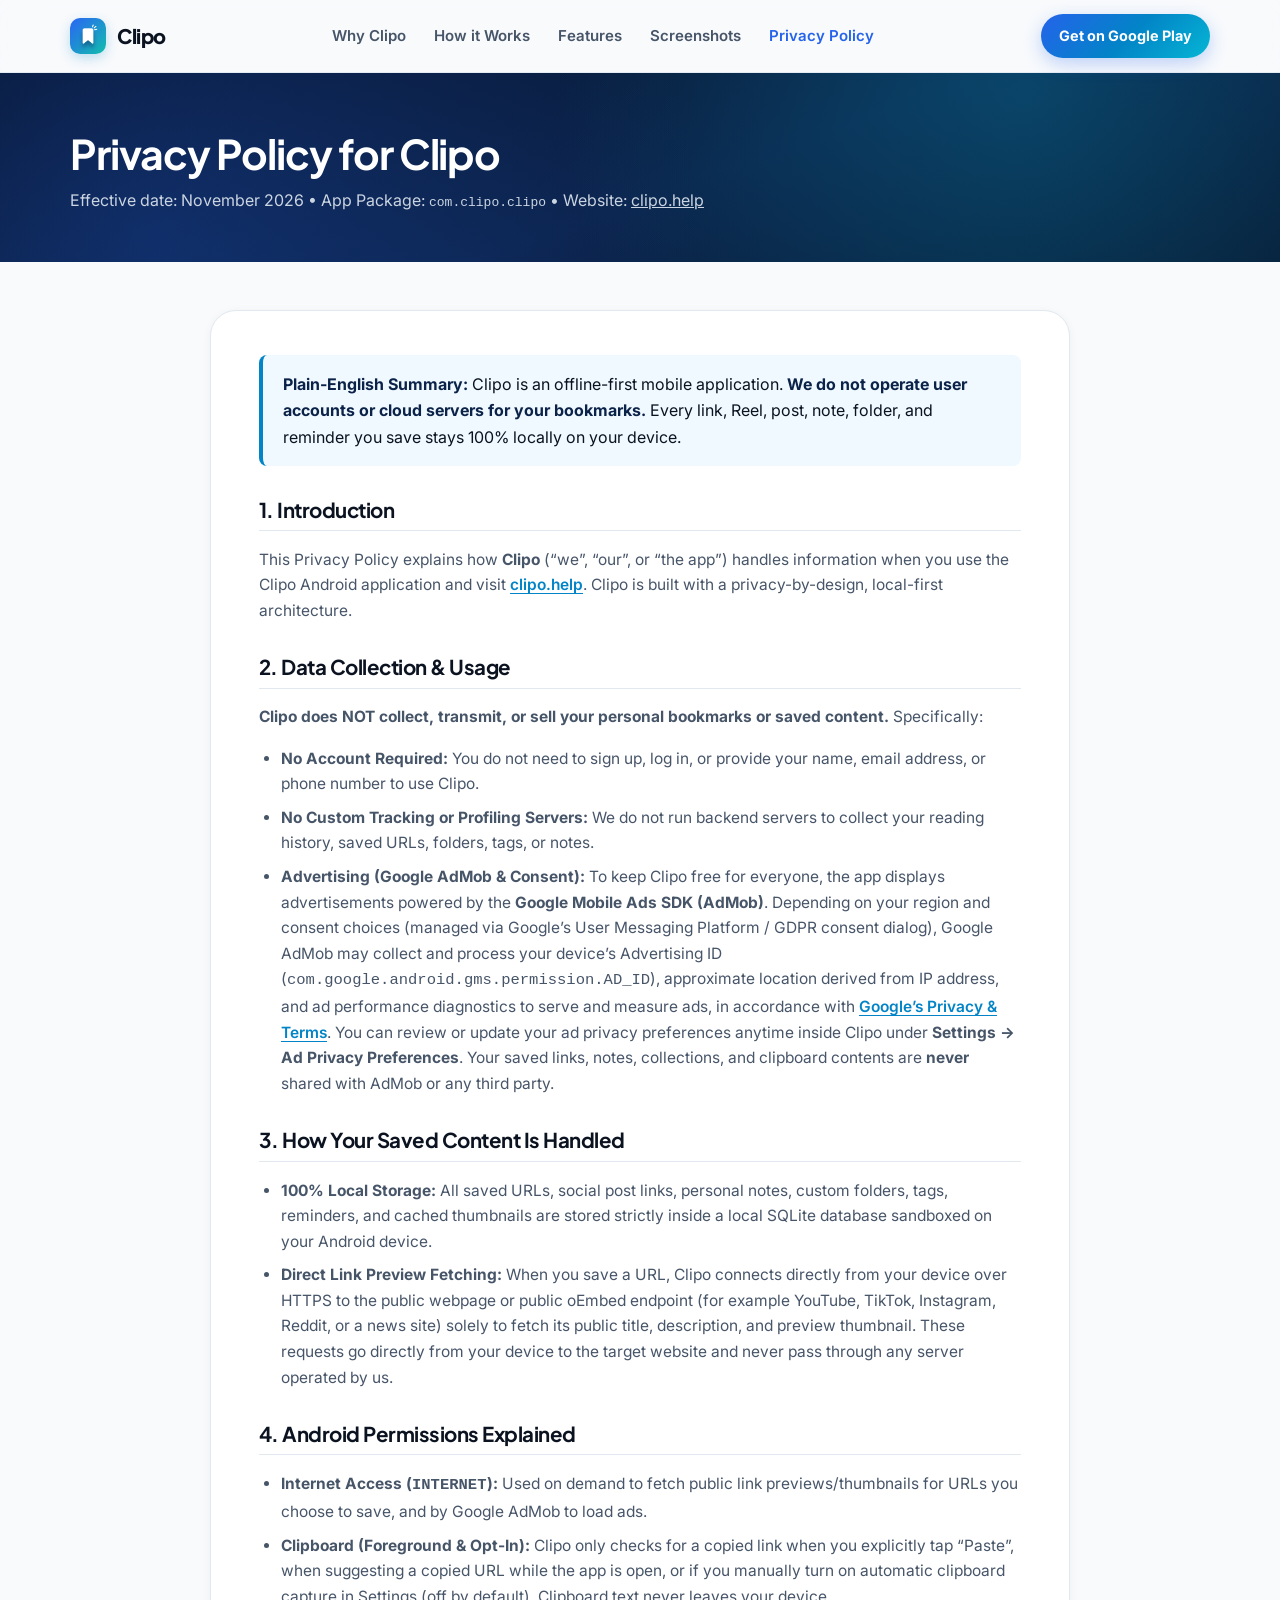
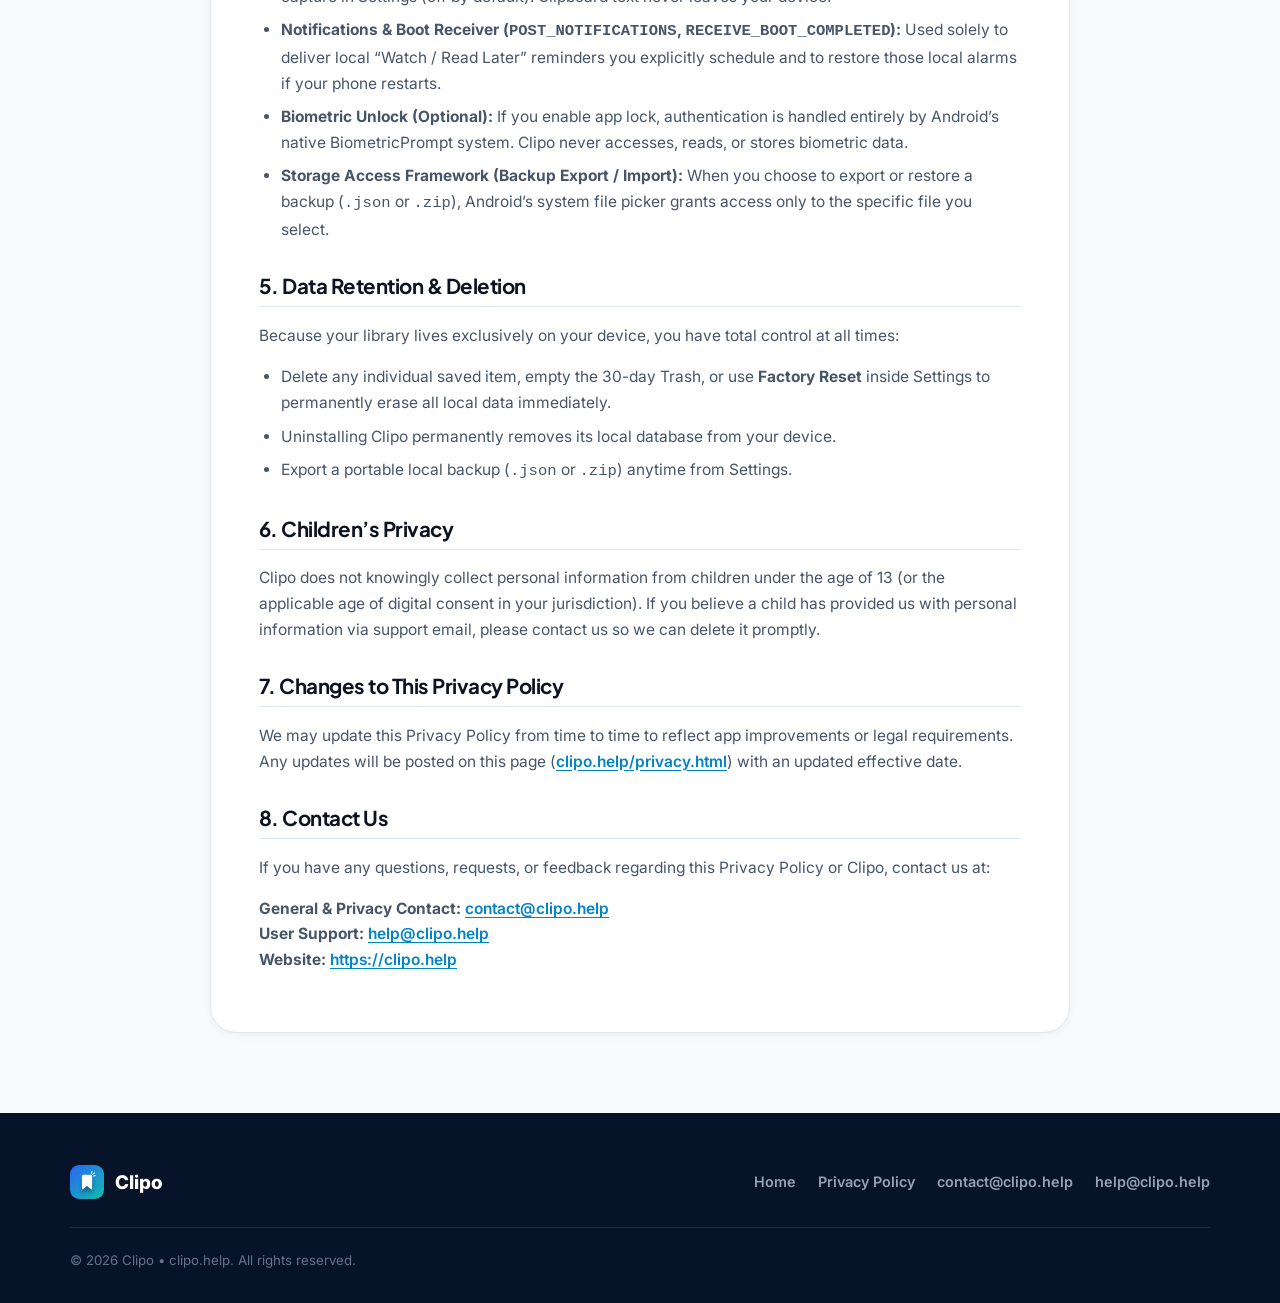
==== commit 3ed6bb49: "Use official contact@clipo.help and help@clipo.help addresses on website & Privacy Policy" ====
--- a/privacy.html
+++ b/privacy.html
@@ -98,7 +98,8 @@
         <h2>8. Contact Us</h2>
         <p>If you have any questions, requests, or feedback regarding this Privacy Policy or Clipo, contact us at:</p>
         <p>
-          <strong>Email:</strong> <a href="mailto:mzzh78@gmail.com">mzzh78@gmail.com</a><br />
+          <strong>General &amp; Privacy Contact:</strong> <a href="mailto:contact@clipo.help">contact@clipo.help</a><br />
+          <strong>User Support:</strong> <a href="mailto:help@clipo.help">help@clipo.help</a><br />
           <strong>Website:</strong> <a href="https://clipo.help">https://clipo.help</a>
         </p>
       </article>
@@ -115,7 +116,8 @@
         <div class="footer-links">
           <a href="./">Home</a>
           <a href="privacy.html">Privacy Policy</a>
-          <a href="mailto:mzzh78@gmail.com">mzzh78@gmail.com</a>
+          <a href="mailto:contact@clipo.help">contact@clipo.help</a>
+          <a href="mailto:help@clipo.help">help@clipo.help</a>
         </div>
       </div>
       <div class="footer-bottom">
